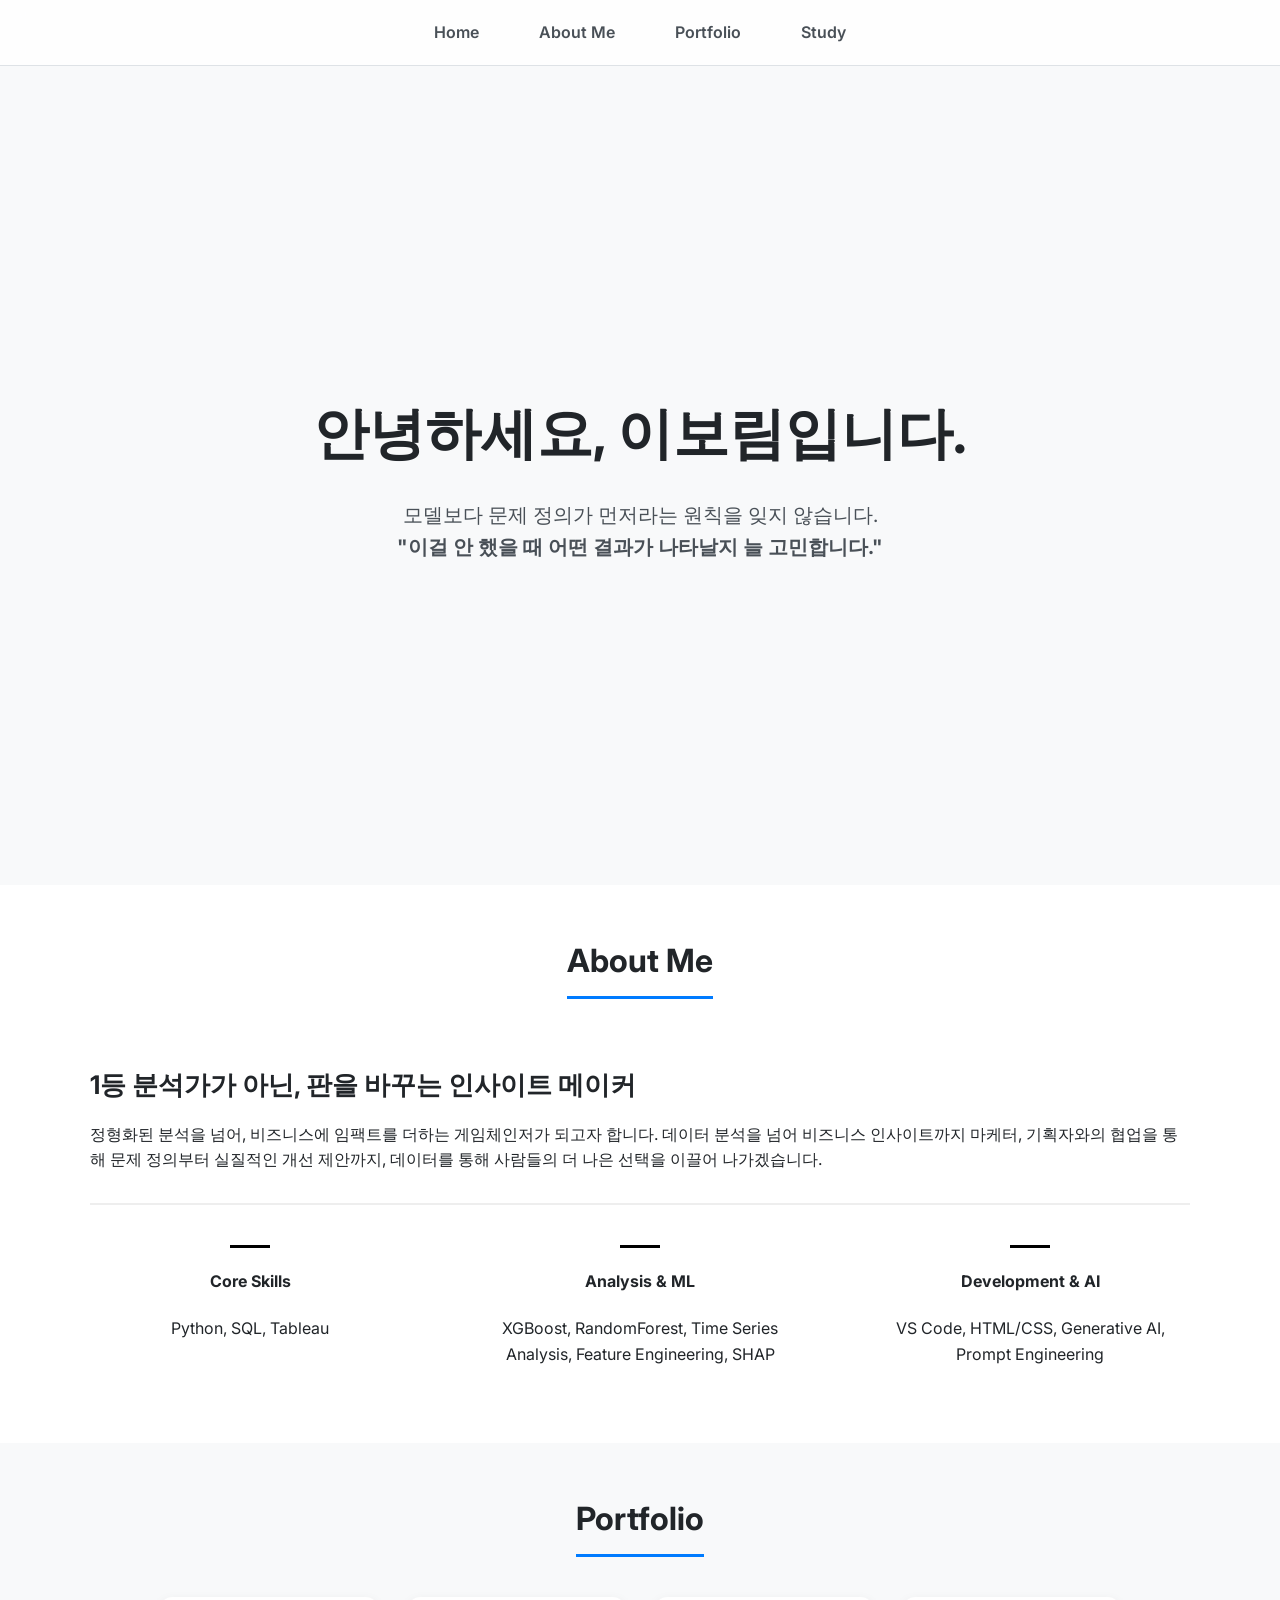
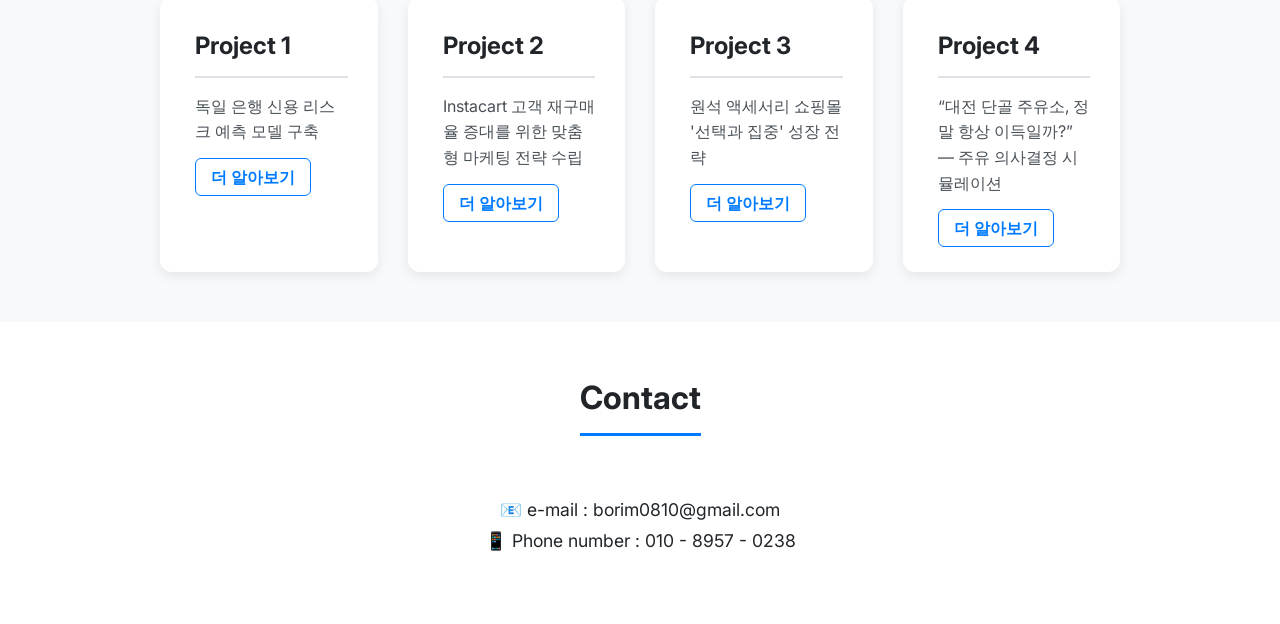
==== index.html @ 74f728d9 "Add Project 4 details to index.html" ====
<!DOCTYPE html>
<html lang="ko">
<head>
    <meta charset="UTF-8">
    <meta name="viewport" content="width=device-width, initial-scale=1.0">
    <title>Borim's Portfolio</title>
    <link rel="stylesheet" href="style.css">
</head>
<body>

    <header>
        <nav>
            <div class="hamburger-menu">
                <div class="line"></div>
                <div class="line"></div>
                <div class="line"></div>
            </div>
            <ul>
                <li><a href="#home">Home</a></li>
                <li><a href="#about">About Me</a></li>
                <li><a href="#projects">Portfolio</a></li>
                <li><a href="study.html">Study</a></li>
            </ul>
        </nav>
    </header>

    <main>
        <section id="home">
            <div class="section-inner">
                <h1>안녕하세요, 이보림입니다.</h1>
                <p class="hero-intro">모델보다 문제 정의가 먼저라는 원칙을 잊지 않습니다.<br><strong>"이걸 안 했을 때 어떤 결과가 나타날지 늘 고민합니다."</strong></p>
            </div>
        </section>

        <section id="about">
            <div class="section-inner">
                <h2>About Me</h2>
                <div class="about-content" style="text-align: left;">
                    <div class="about-keywords">
                        <h3><strong>1등 분석가가 아닌, 판을 바꾸는 인사이트 메이커</strong></h3>
                    </div>
                    <div class="about-summary">
                        <p>정형화된 분석을 넘어, 비즈니스에 임팩트를 더하는 게임체인저가 되고자 합니다. 데이터 분석을 넘어 비즈니스 인사이트까지 마케터, 기획자와의 협업을 통해 문제 정의부터 실질적인 개선 제안까지, 데이터를 통해 사람들의 더 나은 선택을 이끌어 나가겠습니다.</p>
                    </div>
                    <hr style="margin: 30px 0; border: 1px solid #eee;">
                    <div class="skills-container">
                        <div class="skill-category">
                            <div class="skill-underline"></div>
                            <h4>Core Skills</h4>
                            <p>Python, SQL, Tableau</p>
                        </div>
                        <div class="skill-category">
                            <div class="skill-underline"></div>
                            <h4>Analysis & ML</h4>
                            <p>XGBoost, RandomForest, Time Series Analysis, Feature Engineering, SHAP</p>
                        </div>
                        <div class="skill-category">
                            <div class="skill-underline"></div>
                            <h4>Development & AI</h4>
                            <p>VS Code, HTML/CSS, Generative AI, Prompt Engineering</p>
                        </div>
                    </div>
                </div>
            </div>
        </section>

        <section id="projects">
            <div class="section-inner">
                <h2>Portfolio</h2>
            <div class="project-container">
                <div class="project-card">
                    <h3>Project 1</h3>
                    <p>독일 은행 신용 리스크 예측 모델 구축</p>
                    <a href="portfolio.html#credit">더 알아보기</a>
                </div>
                <div class="project-card">
                    <h3>Project 2</h3>
                    <p>Instacart 고객 재구매율 증대를 위한 맞춤형 마케팅 전략 수립</p>
                    <a href="portfolio.html#instacart">더 알아보기</a>
                </div>
                <div class="project-card">
                    <h3>Project 3</h3>
                    <p>원석 액세서리 쇼핑몰 '선택과 집중' 성장 전략</p>
                    <a href="portfolio.html#jewelry">더 알아보기</a>
                </div>
                <div class="project-card">
                    <h3>Project 4</h3>
                    <p>“대전 단골 주유소, 정말 항상 이득일까?” — 주유 의사결정 시뮬레이션</p>
                    <a href="portfolio.html#gas_station">더 알아보기</a>
                </div>
            </div>
        </section>

        <section id="contact">
            <div class="section-inner">
                <h2>Contact</h2>
                <p>
                    📧 e-mail : borim0810@gmail.com <br>
                    📱 Phone number : 010 - 8957 - 0238
                </p>
            </div>
        </section>
    </main>

    <script>
        document.querySelector('.hamburger-menu').addEventListener('click', () => {
            document.querySelector('nav ul').classList.toggle('active');
        });
    </script>

</body>
</html>
---- style.css ----
@import url('https://fonts.googleapis.com/css2?family=Inter:wght@400;600;700&display=swap');

:root {
    --main-bg-color: #F8F9FA;
    --card-bg-color: #FFFFFF;
    --primary-text-color: #212529;
    --secondary-text-color: #495057;
    --accent-color: #007BFF;
    --accent-color-hover: #0056b3;
    --light-border-color: #DEE2E6;
    --card-shadow: 0 4px 12px rgba(0, 0, 0, 0.08);
}

html {
    scroll-behavior: smooth;
}

body {
    margin: 0;
    font-family: 'Inter', sans-serif;
    background-color: var(--main-bg-color);
    color: var(--primary-text-color);
    line-height: 1.6;
}

/* --- Header & Navigation --- */
header {
    position: fixed;
    top: 0;
    left: 0;
    width: 100%;
    background-color: rgba(255, 255, 255, 0.8);
    backdrop-filter: blur(12px);
    border-bottom: 1px solid var(--light-border-color);
    z-index: 1000;
    display: flex;
    justify-content: center;
    align-items: center;
    height: 65px;
    transition: box-shadow 0.3s ease;
}

nav {
    max-width: 1100px;
    margin: 0 auto;
    display: flex;
    justify-content: center;
    align-items: center;
    height: 100%;
}

nav ul {
    list-style: none;
    margin: 0;
    padding: 0;
    display: flex;
}

nav li {
    margin: 0 25px;
}

nav a {
    text-decoration: none;
    color: var(--secondary-text-color);
    font-size: 16px;
    font-weight: 600;
    padding: 22px 5px;
    position: relative;
    transition: color 0.3s ease;
}

nav a:hover {
    color: var(--accent-color);
}

nav a::after {
    content: '';
    position: absolute;
    width: 0%;
    height: 2px;
    background-color: var(--accent-color);
    bottom: 18px;
    left: 50%;
    transform: translateX(-50%);
    transition: width 0.4s cubic-bezier(0.25, 0.8, 0.25, 1);
}

nav a:hover::after {
    width: 100%;
}

.hamburger-menu {
    display: none; /* Hidden by default */
    cursor: pointer;
    padding: 15px;
    position: absolute;
    right: 20px;
    top: 50%;
    transform: translateY(-50%);
    z-index: 1001;
}

.hamburger-menu .line {
    width: 30px;
    height: 3px;
    background-color: var(--primary-text-color);
    margin: 6px 0;
    transition: 0.4s;
}

@media (max-width: 768px) {
    .hamburger-menu {
        display: block; /* Show hamburger menu */
    }

    nav ul.active {
        display: flex;
    }
}

/* --- Main Content & Sections --- */
main {
    width: 100%;
    padding-top: 50px;
}

section {
    display: flex;
    flex-direction: column;
    justify-content: center;
    align-items: center;
    padding: 50px 20px;
    box-sizing: border-box;
    text-align: center;
}

.section-inner {
    max-width: 1100px;
    margin: 0 auto;
    padding: 0 20px;
    text-align: center;
}

section h2 {
    font-size: 2rem;
    color: var(--primary-text-color);
    margin-top: 0;
    margin-bottom: 40px;
    border-bottom: 3px solid var(--accent-color);
    padding-bottom: 10px;
    display: inline-block;
}

/* --- Section Specific Backgrounds --- */
#home {
    background-color: var(--main-bg-color);
    min-height: calc(100vh - 65px);
    display: flex;
    align-items: center;
}

#about {
    background-color: var(--card-bg-color);
}

#projects {
    background-color: var(--main-bg-color);
}

#contact {
    background-color: var(--card-bg-color);
}

/* --- Hero Section (Home) --- */
#home h1 {
    font-size: 3.5rem;
    font-weight: 700;
    margin-bottom: 16px;
}

.hero-intro {
    font-size: 1.25rem;
    margin-bottom: 30px;
    color: var(--secondary-text-color);
}

/* --- About Me Section --- */
.about-keywords h3 {
    font-size: 1.6rem;
    font-weight: 700;
    margin-bottom: 10px;
}

.about-summary p {
    font-size: 1rem;
    line-height: 1.6;
}

.skills-container {
    display: flex;
    justify-content: space-between;
    gap: 30px;
    margin-top: 30px;
    text-align: center;
}

.skill-category {
    flex: 1;
    max-width: 300px;
    padding: 10px;
    position: relative;
}

.skill-underline {
    width: 40px;
    height: 3px;
    background-color: #000;
    margin: 0 auto 12px auto;
}

/* --- Projects Section --- */
#projects h2 {
    font-size: 2rem;
    color: var(--primary-text-color);
    margin-top: 0;
    margin-bottom: 40px;
    border-bottom: 3px solid var(--accent-color);
    padding-bottom: 10px;
    display: inline-block; /* 핵심 */
}

  .project-period {
    text-align: right;
  }

.project-container {
    display: flex;
    justify-content: center;
    gap: 30px;
    width: 960px; /* (300px card * 3) + (30px gap * 2) */
    margin: 0 auto;
}

.project-card {
    background-color: var(--card-bg-color);
    color: var(--primary-text-color);
    border-radius: 12px;
    padding: 30px;
    width: 300px;
    box-sizing: border-box;
    box-shadow: var(--card-shadow);
    transition: transform 0.3s ease, box-shadow 0.3s ease, border-left-color 0.3s ease;
    text-align: left;
    border-left: 5px solid transparent;
}

.project-card:hover {
    box-shadow: 0 8px 18px rgba(0,0,0,0.12);
    transform: translateY(-5px);
    border-left-color: var(--accent-color);
}

.project-card h3 {
    margin-top: 0;
    font-size: 1.5rem;
    color: var(--primary-text-color);
    border-bottom: 2px solid var(--light-border-color);
    padding-bottom: 10px;
    margin-bottom: 15px;
}

.project-card p {
    font-size: 1rem;
    margin-bottom: 20px;
    color: var(--secondary-text-color);
}

.project-card a {
    color: var(--accent-color);
    text-decoration: none;
    font-weight: 600;
    background-color: transparent;
    padding: 8px 15px;
    border-radius: 6px;
    transition: color 0.3s ease, background-color 0.3s ease;
    border: 1px solid var(--accent-color);
}

.project-card a:hover {
    background-color: var(--accent-color);
    color: white;
}


/* --- Contact Section --- */
#contact p {
    font-size: 1.1rem;
    line-height: 1.8;
}

/* --- Portfolio Page: List View --- */
.portfolio-grid {
    display: flex;
    flex-direction: column; /* 다시 수직 정렬로 변경 */
    gap: 40px;
    width: 1000px;
    margin: 0 auto;
    padding: 40px 20px;
}

.portfolio-item {
    background-color: var(--card-bg-color);
    border-radius: 12px;
    padding: 35px;
    box-shadow: var(--card-shadow);
    border-left: 5px solid var(--accent-color);
    transition: transform 0.3s ease, box-shadow 0.3s ease;
    display: flex;
    flex-direction: column;
    gap: 16px;
    /* height: 500px; */ /* 고정 높이 제거 */
}

.portfolio-item:hover {
    transform: translateY(-5px);
    box-shadow: 0 8px 18px rgba(0,0,0,0.12);
}

.portfolio-item-link {
    text-decoration: none;
    color: inherit;
}

.portfolio-item h2 {
    margin-top: 0;
    margin-bottom: 12px;
    font-size: 1.5rem; /* 크기 조정 */
    font-weight: 700;
    color: var(--primary-text-color);
    border-bottom: none; /* 상세 페이지와 달리 밑줄 제거 */
    padding-bottom: 0;
}

.portfolio-item p {
    line-height: 1.7;
    margin-bottom: 15px;
}

.portfolio-item .tech-tags {
    margin-top: auto; /* 기술 태그는 항상 아래에 위치 */
}

.read-more-link {
    text-align: right;
    margin-top: 20px;
}

.read-more-link a {
    color: var(--accent-color);
    text-decoration: none;
    font-weight: 600;
    transition: color 0.3s ease;
}

.read-more-link a:hover {
    color: var(--accent-color-hover);
    text-decoration: underline;
}

/* --- Project Detail Pages --- */
.project-detail-container {
    background-color: var(--card-bg-color);
    border-radius: 12px;
    padding: 40px;
    box-shadow: var(--card-shadow);
    text-align: left;
}

.project-detail-container h1 {
    font-size: 2.5rem;
    font-weight: 700;
    color: var(--primary-text-color);
    margin-bottom: 1.5rem;
    margin-top: 1rem;
    text-align: center;
}

.project-detail-container h2 {
    margin-top: 3rem;
    margin-bottom: 1rem;
    font-size: 2rem;
    font-weight: 700;
    color: var(--primary-text-color);
    border-bottom: 2px solid var(--accent-color);
    padding-bottom: 0.5rem;
}

.project-detail-container h3 {
    font-size: 1.5rem;
    font-weight: 700;
    color: var(--primary-text-color);
    margin-top: 2.5rem;
    margin-bottom: 1rem;
}

.project-detail-container p {
    margin-bottom: 15px;
    line-height: 1.8;
}

.project-detail-container strong {
    font-weight: 700;
}

.project-detail-container ul, .project-detail-container ol {
    margin-left: 1.5rem;
    margin-bottom: 1rem;
    padding-left: 1rem; /* 들여쓰기 추가 */
}

.project-detail-container ul {
    list-style-type: disc;
}

.project-detail-container ol {
    list-style-type: decimal;
}

.project-detail-container ul ul, .project-detail-container ol ol {
    margin-top: 0.5rem;
}

.project-detail-container li {
    margin-bottom: 0.75rem; /* 간격 조정 */
}

.tech-tag {
    display: inline-block;
    background-color: #e9ecef;
    color: var(--secondary-text-color);
    font-size: 0.85rem;
    font-weight: 600;
    padding: 5px 10px;
    border-radius: 20px;
    margin-right: 8px;
    margin-bottom: 8px;
}






/* --- Contact Section --- */
#contact {
    background-color: var(--card-bg-color);
}

#contact p {
    font-size: 1.1rem;
    line-height: 1.8;
}

/* --- Carousel Styles --- */
.carousel {
    position: relative;
    max-width: 800px;
    margin: 20px auto;
    overflow: hidden;
    border-radius: 12px;
    box-shadow: var(--card-shadow);
}

.carousel-inner {
    display: flex;
    transition: transform 0.5s ease-in-out;
}

.carousel-item {
    min-width: 100%;
    box-sizing: border-box;
}

.carousel-item img {
    width: 100%;
    display: block;
    border-radius: 12px;
}

.carousel-control {
    position: absolute;
    top: 50%;
    transform: translateY(-50%);
    background-color: rgba(0, 0, 0, 0.5);
    color: white;
    border: none;
    padding: 15px;
    cursor: pointer;
    border-radius: 50%;
    z-index: 100;
    font-size: 24px;
    line-height: 1;
}

.carousel-control.prev {
    left: 10px;
}

.carousel-control.next {
    right: 10px;
}

.carousel-control:hover {
    background-color: rgba(0, 0, 0, 0.8);
}

/* Modal for image enlargement */
.modal {
    display: none; /* Hidden by default */
    position: fixed; /* Stay in place */
    z-index: 2000; /* Sit on top */
    left: 0;
    top: 0;
    width: 100%; /* Full width */
    height: 100%; /* Full height */
    overflow: auto; /* Enable scroll if needed */
    background-color: rgba(0,0,0,0.9); /* Black w/ opacity */
    backdrop-filter: blur(5px); /* Blur effect for shadowing */
    -webkit-backdrop-filter: blur(5px); /* Safari support */
    align-items: center;
    justify-content: center;
}

.modal-content {
    margin: auto;
    display: block;
    width: 80%;
    max-width: 900px;
    box-shadow: 0 8px 16px rgba(0,0,0,0.4);
    border-radius: 8px;
    transition: transform 0.3s ease-out;
}

.modal-content, #caption {
    animation-name: zoom;
    animation-duration: 0.6s;
}

@keyframes zoom {
    from {transform: scale(0)}
    to {transform: scale(1)}
}

.close {
    position: absolute;
    top: 15px;
    right: 35px;
    color: #f1f1f1;
    font-size: 40px;
    font-weight: bold;
    transition: 0.3s;
}

.close:hover,
.close:focus {
    color: #bbb;
    text-decoration: none;
    cursor: pointer;
}

.prev-modal, .next-modal {
    cursor: pointer;
    position: absolute;
    top: 50%;
    width: auto;
    padding: 16px;
    margin-top: -50px;
    color: white;
    font-weight: bold;
    font-size: 20px;
    transition: 0.6s ease;
    border-radius: 0 3px 3px 0;
    user-select: none;
    -webkit-user-select: none;
}

.next-modal {
    right: 0;
    border-radius: 3px 0 0 3px;
}

.prev-modal {
    left: 0;
}

.prev-modal:hover, .next-modal:hover {
    background-color: rgba(0,0,0,0.8);
}

.sub-text {
    font-size: 0.85em;
    color: #545454;
}

/* Segment-specific styles moved from project-b.html */
.slide {
    width: 100%;
    position: relative;
    color: #212529;
    padding: 2rem 0;
}
.title {
    color: #007BFF;
    font-weight: 700;
    border-bottom: 2px solid #007BFF;
    padding-bottom: 8px;
    margin-bottom: 15px;
}
.segment-table {
    width: 100%;
    border-collapse: collapse;
}
.segment-table th, .segment-table td {
    border: 1px solid #DEE2E6;
    padding: 8px;
    font-size: 12px;
}
.segment-table th {
    background-color: #e6f2ff;
    text-align: center;
}
.concept-box {
    background-color: #f1f8ff;
    border-radius: 6px;
    padding: 10px;
    border: 1px solid #DEE2E6;
}
.warning {
    color: #0056b3;
    font-size: 14px;
}
.chart-container {
    position: relative;
    height: 160px; /* This will be overridden by flex-grow in HTML */
}
.section-heading {
    color: #007BFF;
    font-weight: 600;
    margin-bottom: 8px;
}

/* --- Slideshow Container (for project-c.html) --- */
.slideshow-container {
    position: relative;
    margin: auto;
}

.slideshow-container .prev, .slideshow-container .next {
    cursor: pointer;
    position: absolute;
    top: 50%;
    transform: translateY(-50%);
    background-color: rgba(0, 0, 0, 0.5);
    color: white;
    border: none;
    padding: 15px;
    border-radius: 50%;
    z-index: 100;
    font-size: 24px;
    line-height: 1;
    transition: background-color 0.3s ease;
}

.slideshow-container .next {
    right: 10px;
}

.slideshow-container .prev {
    left: 10px;
}

.slideshow-container .prev:hover, .slideshow-container .next:hover {
    background-color: rgba(0,0,0,0.8);
}

.fade {
  animation-name: fade;
  animation-duration: 1.5s;
}

@keyframes fade {
  from {opacity: .4}
  to {opacity: 1}}

  /* --- Content Pages (Portfolio, Study, etc.) --- */
.content-container {
    width: 100%;
    max-width: 1100px;
    margin: 0 auto;
    padding: 60px 20px;
}

.content-card {
    background-color: var(--card-bg-color);
    border-radius: 12px;
    padding: 40px;
    box-shadow: var(--card-shadow);
    text-align: left;
}

.content-card h1 {
    text-align: center;
    margin-bottom: 50px;
}

/* --- Study Page --- */
.study-grid {
    display: flex;
    flex-wrap: wrap;
    justify-content: center;
    gap: 30px;
    margin-top: 40px;
}

.study-item-link {
    text-decoration: none;
    color: inherit;
    flex: 1 1 300px;
    max-width: 340px;
    display: flex;
}

.study-item {
    background-color: var(--card-bg-color);
    border-radius: 12px;
    box-shadow: var(--card-shadow);
    overflow: hidden;
    transition: transform 0.3s ease, box-shadow 0.3s ease;
    display: flex;
    flex-direction: column;
    height: 100%; /* Make cards in the same row have the same height */
}

.study-item:hover {
    transform: translateY(-5px);
    box-shadow: 0 8px 18px rgba(0,0,0,0.12);
}

.study-thumbnail img {
    width: 100%;
    height: 200px; /* Fixed height for thumbnails */
    object-fit: cover; /* Ensure images cover the area without distortion */
    display: block;
}

.study-item-content {
    padding: 20px;
    display: flex;
    flex-direction: column;
    flex-grow: 1; /* Allow content to fill the remaining space */
}

.study-item-content h3 {
    margin-top: 0;
    font-size: 1.25rem;
    font-weight: 700;
    margin-bottom: 10px;
}

.study-item-content p {
    font-size: 0.95rem;
    line-height: 1.6;
    margin-bottom: 15px;
    flex-grow: 1;
}

.study-item-content .tech-tags {
    margin-top: auto; /* Push tags to the bottom */
}


.cta-button {
    display: inline-block;
    background-color: var(--accent-color);
    color: white;
    font-size: 1rem;
    font-weight: 600;
    text-decoration: none;
    padding: 10px 20px; /* 크기 살짝 줄임 */
    border-radius: 8px;
    transition: background-color 0.3s ease, transform 0.3s ease;
    box-shadow: 0 4px 10px rgba(0, 123, 255, 0.3);
    border: none; /* 윤곽선 제거 */
    outline: none; /* 포커스 시 윤곽선 제거 */
}

.cta-button:hover {
    background-color: var(--accent-color-hover);
    transform: translateY(-2px);
}

/* --- Article Image Styles --- */
.article-image {
    display: block;
    margin: 20px auto;
    max-width: 100%;
    max-height: 500px; /* Limit the visible height */
    width: auto; /* Maintain aspect ratio */
    box-shadow: 0 4px 8px rgba(0,0,0,0.1);
    border-radius: 8px;
    cursor: pointer; /* Change cursor to pointer on hover */
    transition: transform 0.3s ease, box-shadow 0.3s ease;
}

.article-image:hover {
    transform: scale(1.02); /* Slightly enlarge on hover */
    box-shadow: 0 8px 16px rgba(0,0,0,0.2); /* Enhance shadow on hover */
}

/* --- Tech Stack Table --- */
.tech-stack-table {
    width: 100%;
    border-collapse: collapse;
    margin-top: 2rem;
    box-shadow: var(--card-shadow);
    border-radius: 8px;
    overflow: hidden; /* To make border-radius work on table */
}

.tech-stack-table caption {
    text-align: left;
    font-size: 1.5rem;
    font-weight: 700;
    color: var(--primary-text-color);
    margin-bottom: 1rem;
    padding-left: 5px; /* Align with table content */
}

.tech-stack-table th,
.tech-stack-table td {
    padding: 12px 15px;
    border: 1px solid var(--light-border-color);
    text-align: left;
}

.tech-stack-table th {
    background-color: var(--main-bg-color);
    font-weight: 600;
    color: var(--primary-text-color);
}

.tech-stack-table td {
    color: var(--secondary-text-color);
}

.tech-stack-table tbody tr:nth-child(even) {
    background-color: #fdfdfd; /* A very light gray for alternating rows */
}

.tech-stack-table tbody tr:hover {
    background-color: #f1f3f5; /* A light hover effect */
}

/* --- Media Queries for Responsive Design --- */

@media (max-width: 1100px) {
    .project-container,
    .portfolio-grid {
        width: 100%;
        padding: 0 20px;
    }
}


@media (max-width: 768px) {
    nav ul {
        display: none; /* Hide navigation links */
        flex-direction: column;
        position: absolute;
        top: 65px;
        left: 0;
        width: 100%;
        background-color: white;
        box-shadow: 0 4px 12px rgba(0,0,0,0.1);
    }

    nav li {
        margin: 0;
        text-align: center;
        border-bottom: 1px solid var(--light-border-color);
    }

    nav a {
        padding: 15px;
        display: block;
    }

    #home h1 {
        font-size: 2.5rem;
    }

    .project-container,
    .skills-container,
    .study-grid {
        flex-direction: column;
        width: 100%;
    }

    .project-card,
    .skill-category {
        width: 100%;
        max-width: none;
    }

    .portfolio-grid {
        width: 100%;
    }
}

@media (max-width: 480px) {
    #home h1 {
        font-size: 2rem;
    }

    .hero-intro {
        font-size: 1rem;
    }

    section h2 {
        font-size: 1.8rem;
    }

    .project-card h3 {
        font-size: 1.3rem;
    }
}

.small-slide-img {
  width: 70%;          /* 크기 줄이기 */
  max-width: 500px;    /* 최대 크기 제한 */
  display: block;
  margin: 0 auto;
  cursor: zoom-in;
  box-shadow: 0 4px 8px rgba(0,0,0,0.2);
  transition: transform 0.3s ease;
}

.small-slide-img:hover {
  transform: scale(1.03);
}
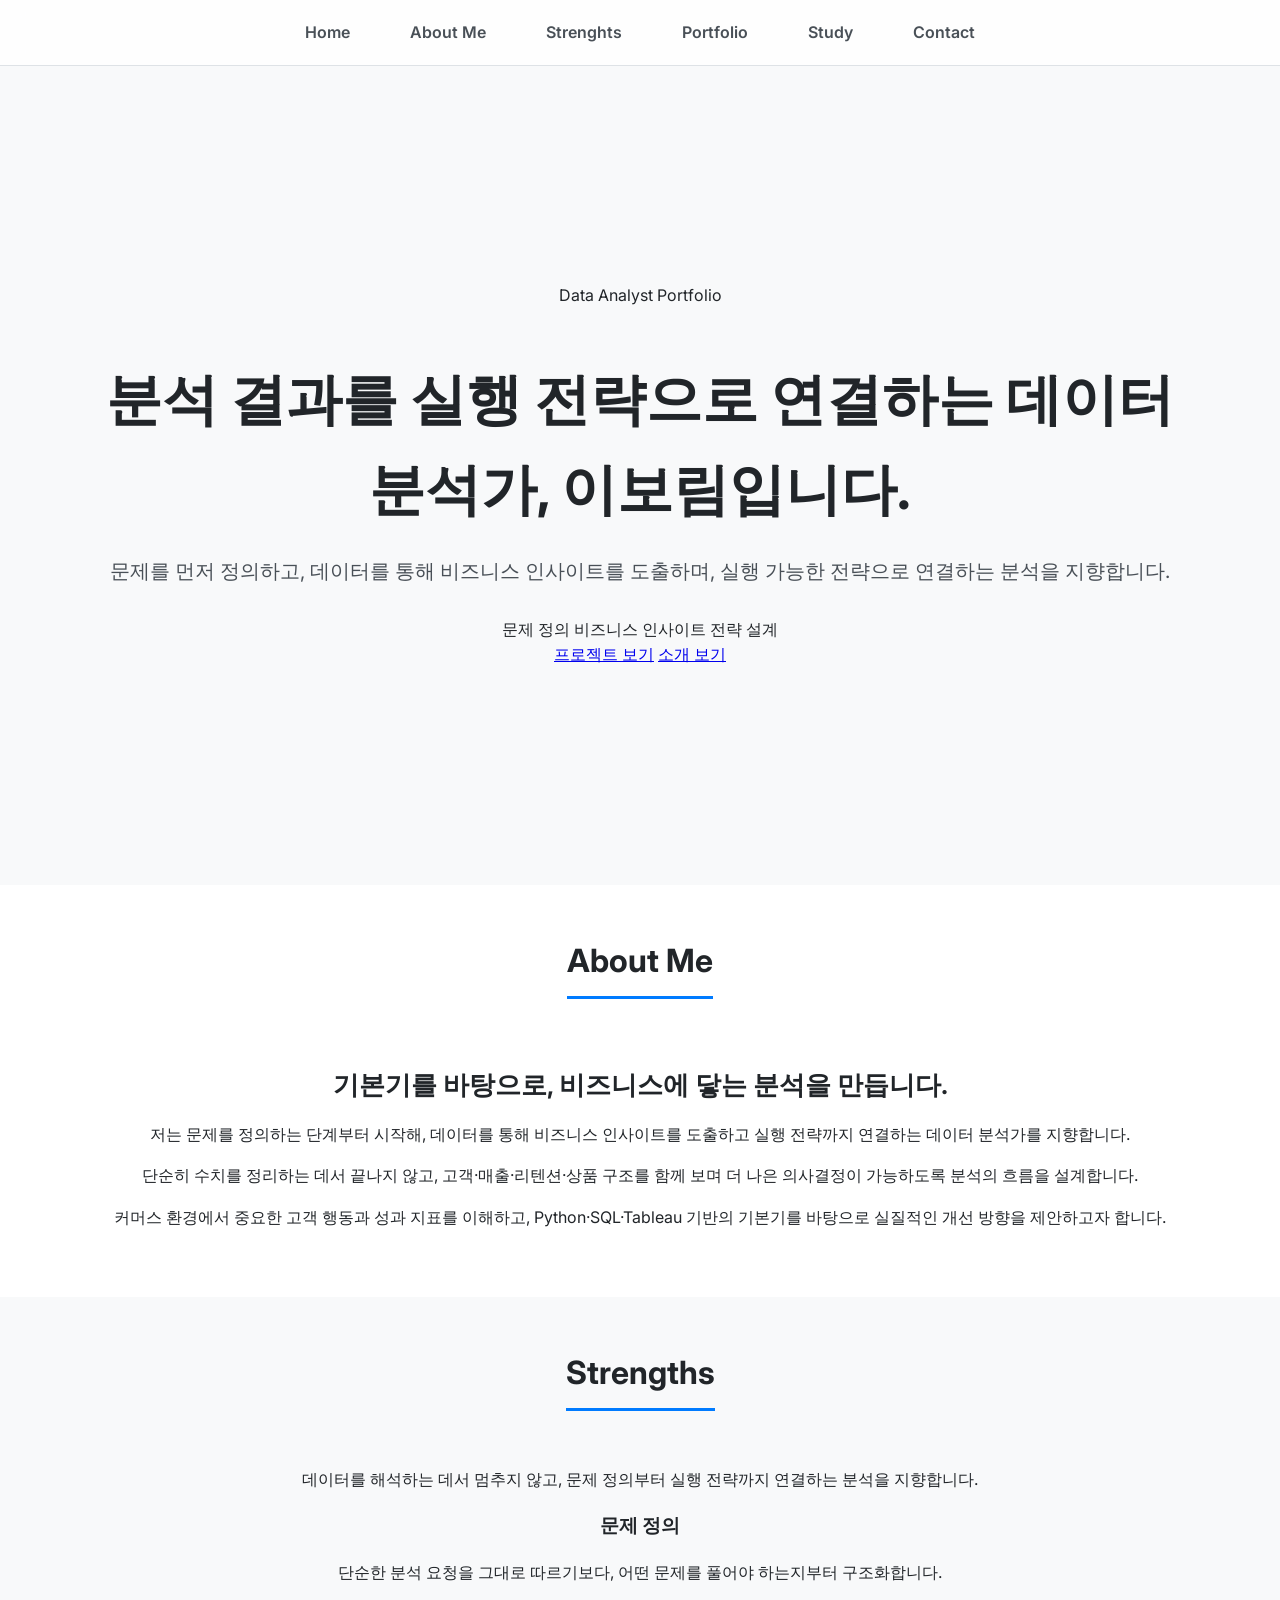
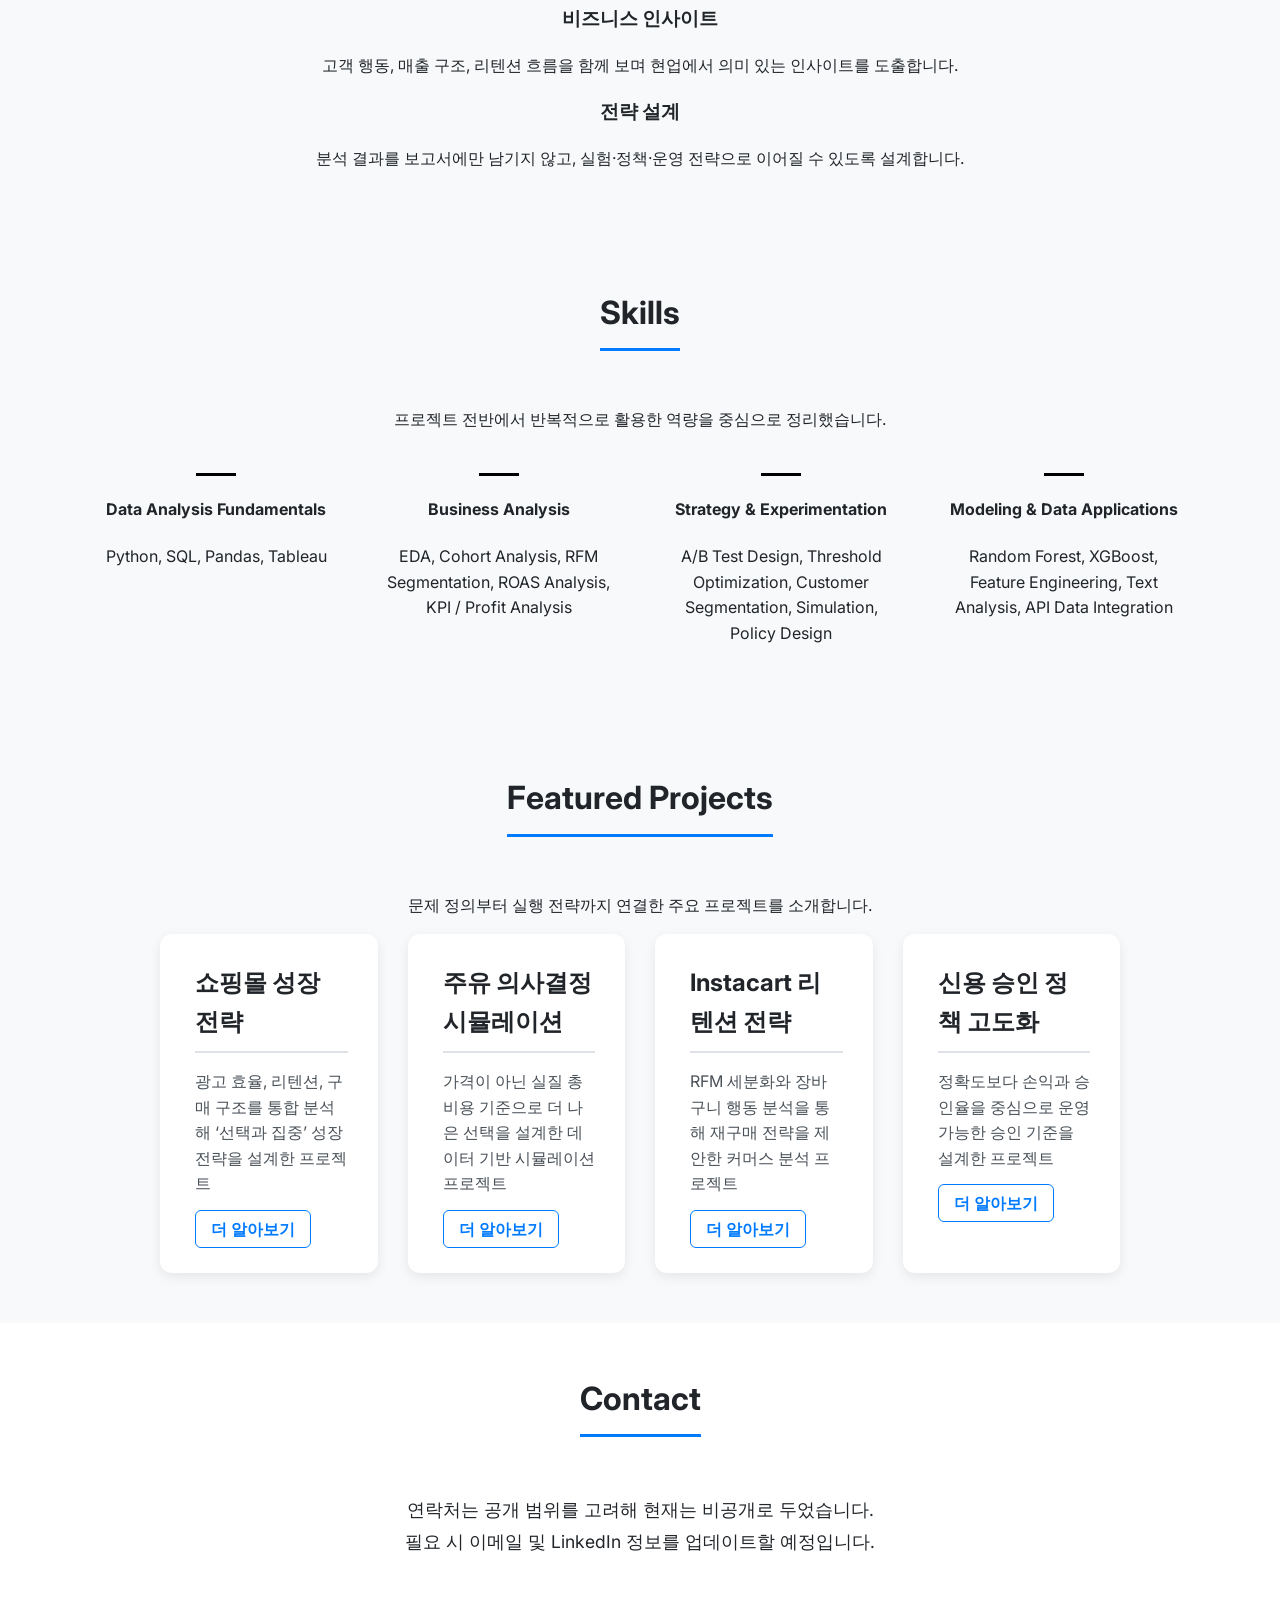
==== commit 0b754fe5: "Refactor HTML structure and update content" ====
--- a/index.html
+++ b/index.html
@@ -1,102 +1,209 @@
 <!DOCTYPE html>
 <html lang="ko">
 <head>
-    <meta charset="UTF-8">
-    <meta name="viewport" content="width=device-width, initial-scale=1.0">
+    <meta charset="UTF-8" />
+    <meta name="viewport" content="width=device-width, initial-scale=1.0" />
     <title>Borim's Portfolio</title>
-    <link rel="stylesheet" href="style.css">
+    <link rel="stylesheet" href="style.css" />
 </head>
 <body>
 
-    <header>
-        <nav>
-            <div class="hamburger-menu">
-                <div class="line"></div>
-                <div class="line"></div>
-                <div class="line"></div>
-            </div>
-            <ul>
-                <li><a href="#home">Home</a></li>
-                <li><a href="#about">About Me</a></li>
-                <li><a href="#projects">Portfolio</a></li>
-                <li><a href="study.html">Study</a></li>
-            </ul>
-        </nav>
-    </header>
+<header>
+  <nav>
+    <button class="hamburger-menu" aria-label="메뉴 열기">
+      <div class="line"></div>
+      <div class="line"></div>
+      <div class="line"></div>
+    </button>
+    <ul>
+      <li><a href="./index.html">Home</a></li>
+      <li><a href="./index.html#about">About Me</a></li>
+      <li><a href="./index.html#strengths">Strenghts</a></li>
+      <li><a href="./portfolio.html">Portfolio</a></li>
+      <li><a href="./study.html">Study</a></li>
+      <li><a href="./index.html#contact">Contact</a></li>
+    </ul>
+  </nav>
+</header>
 
     <main>
+        <!-- Hero -->
         <section id="home">
-            <div class="section-inner">
-                <h1>안녕하세요, 이보림입니다.</h1>
-                <p class="hero-intro">모델보다 문제 정의가 먼저라는 원칙을 잊지 않습니다.<br><strong>"이걸 안 했을 때 어떤 결과가 나타날지 늘 고민합니다."</strong></p>
-            </div>
-        </section>
-
+            <div class="section-inner hero-content">
+                <p class="hero-label">Data Analyst Portfolio</p>
+                <h1>분석 결과를 실행 전략으로 연결하는 데이터 분석가, 이보림입니다.</h1>
+                <p class="hero-intro">
+                    문제를 먼저 정의하고, 데이터를 통해 비즈니스 인사이트를 도출하며,
+                    실행 가능한 전략으로 연결하는 분석을 지향합니다.
+                </p>
+
+                <div class="hero-keywords">
+                    <span>문제 정의</span>
+                    <span>비즈니스 인사이트</span>
+                    <span>전략 설계</span>
+                </div>
+
+                <div class="hero-buttons">
+                    <a href="#projects" class="hero-btn primary">프로젝트 보기</a>
+                    <a href="#about" class="hero-btn secondary">소개 보기</a>
+                </div>
+            </div>
+        </section>
+
+        <!-- About -->
         <section id="about">
             <div class="section-inner">
                 <h2>About Me</h2>
-                <div class="about-content" style="text-align: left;">
+                <div class="about-content about-left">
                     <div class="about-keywords">
-                        <h3><strong>1등 분석가가 아닌, 판을 바꾸는 인사이트 메이커</strong></h3>
-                    </div>
+                        <h3><strong>기본기를 바탕으로, 비즈니스에 닿는 분석을 만듭니다.</strong></h3>
+                    </div>
+
                     <div class="about-summary">
-                        <p>정형화된 분석을 넘어, 비즈니스에 임팩트를 더하는 게임체인저가 되고자 합니다. 데이터 분석을 넘어 비즈니스 인사이트까지 마케터, 기획자와의 협업을 통해 문제 정의부터 실질적인 개선 제안까지, 데이터를 통해 사람들의 더 나은 선택을 이끌어 나가겠습니다.</p>
-                    </div>
-                    <hr style="margin: 30px 0; border: 1px solid #eee;">
-                    <div class="skills-container">
-                        <div class="skill-category">
-                            <div class="skill-underline"></div>
-                            <h4>Core Skills</h4>
-                            <p>Python, SQL, Tableau</p>
-                        </div>
-                        <div class="skill-category">
-                            <div class="skill-underline"></div>
-                            <h4>Analysis & ML</h4>
-                            <p>XGBoost, RandomForest, Time Series Analysis, Feature Engineering, SHAP</p>
-                        </div>
-                        <div class="skill-category">
-                            <div class="skill-underline"></div>
-                            <h4>Development & AI</h4>
-                            <p>VS Code, HTML/CSS, Generative AI, Prompt Engineering</p>
-                        </div>
-                    </div>
-                </div>
-            </div>
-        </section>
-
+                        <p>
+                            저는 문제를 정의하는 단계부터 시작해, 데이터를 통해 비즈니스 인사이트를 도출하고
+                            실행 전략까지 연결하는 데이터 분석가를 지향합니다.
+                        </p>
+                        <p>
+                            단순히 수치를 정리하는 데서 끝나지 않고, 고객·매출·리텐션·상품 구조를 함께 보며
+                            더 나은 의사결정이 가능하도록 분석의 흐름을 설계합니다.
+                        </p>
+                        <p>
+                            커머스 환경에서 중요한 고객 행동과 성과 지표를 이해하고,
+                            Python·SQL·Tableau 기반의 기본기를 바탕으로 실질적인 개선 방향을 제안하고자 합니다.
+                        </p>
+                    </div>
+                </div>
+            </div>
+        </section>
+
+        <!-- Strengths -->
+        <section id="strengths">
+            <div class="section-inner">
+                <h2>Strengths</h2>
+                <p class="section-description">
+                    데이터를 해석하는 데서 멈추지 않고, 문제 정의부터 실행 전략까지 연결하는 분석을 지향합니다.
+                </p>
+
+                <div class="strengths-container">
+                    <div class="strength-card">
+                        <h3>문제 정의</h3>
+                        <p>
+                            단순한 분석 요청을 그대로 따르기보다,
+                            어떤 문제를 풀어야 하는지부터 구조화합니다.
+                        </p>
+                    </div>
+
+                    <div class="strength-card">
+                        <h3>비즈니스 인사이트</h3>
+                        <p>
+                            고객 행동, 매출 구조, 리텐션 흐름을 함께 보며
+                            현업에서 의미 있는 인사이트를 도출합니다.
+                        </p>
+                    </div>
+
+                    <div class="strength-card">
+                        <h3>전략 설계</h3>
+                        <p>
+                            분석 결과를 보고서에만 남기지 않고,
+                            실험·정책·운영 전략으로 이어질 수 있도록 설계합니다.
+                        </p>
+                    </div>
+                </div>
+            </div>
+        </section>
+
+        <!-- Skills -->
+        <section id="skills">
+            <div class="section-inner">
+                <h2>Skills</h2>
+                <p class="section-description">
+                    프로젝트 전반에서 반복적으로 활용한 역량을 중심으로 정리했습니다.
+                </p>
+
+                <div class="skills-container">
+                    <div class="skill-category">
+                        <div class="skill-underline"></div>
+                        <h4>Data Analysis Fundamentals</h4>
+                        <p>Python, SQL, Pandas, Tableau</p>
+                    </div>
+
+                    <div class="skill-category">
+                        <div class="skill-underline"></div>
+                        <h4>Business Analysis</h4>
+                        <p>EDA, Cohort Analysis, RFM Segmentation, ROAS Analysis, KPI / Profit Analysis</p>
+                    </div>
+
+                    <div class="skill-category">
+                        <div class="skill-underline"></div>
+                        <h4>Strategy & Experimentation</h4>
+                        <p>A/B Test Design, Threshold Optimization, Customer Segmentation, Simulation, Policy Design</p>
+                    </div>
+
+                    <div class="skill-category">
+                        <div class="skill-underline"></div>
+                        <h4>Modeling & Data Applications</h4>
+                        <p>Random Forest, XGBoost, Feature Engineering, Text Analysis, API Data Integration</p>
+                    </div>
+                </div>
+            </div>
+        </section>
+
+        <!-- Projects -->
         <section id="projects">
             <div class="section-inner">
-                <h2>Portfolio</h2>
-            <div class="project-container">
-                <div class="project-card">
-                    <h3>Project 1</h3>
-                    <p>독일 은행 신용 리스크 예측 모델 구축</p>
-                    <a href="portfolio.html#credit">더 알아보기</a>
-                </div>
-                <div class="project-card">
-                    <h3>Project 2</h3>
-                    <p>Instacart 고객 재구매율 증대를 위한 맞춤형 마케팅 전략 수립</p>
-                    <a href="portfolio.html#instacart">더 알아보기</a>
-                </div>
-                <div class="project-card">
-                    <h3>Project 3</h3>
-                    <p>원석 액세서리 쇼핑몰 '선택과 집중' 성장 전략</p>
-                    <a href="portfolio.html#jewelry">더 알아보기</a>
-                </div>
-                <div class="project-card">
-                    <h3>Project 4</h3>
-                    <p>“대전 단골 주유소, 정말 항상 이득일까?” — 주유 의사결정 시뮬레이션</p>
-                    <a href="portfolio.html#gas_station">더 알아보기</a>
-                </div>
-            </div>
-        </section>
-
+                <h2>Featured Projects</h2>
+                <p class="section-description">
+                    문제 정의부터 실행 전략까지 연결한 주요 프로젝트를 소개합니다.
+                </p>
+
+                <div class="project-container">
+                    <div class="project-card">
+                        <h3>쇼핑몰 성장 전략</h3>
+                        <p>
+                            광고 효율, 리텐션, 구매 구조를 통합 분석해
+                            ‘선택과 집중’ 성장 전략을 설계한 프로젝트
+                        </p>
+                        <a href="portfolio.html#recommenz_growth">더 알아보기</a>
+                    </div>
+
+                    <div class="project-card">
+                        <h3>주유 의사결정 시뮬레이션</h3>
+                        <p>
+                            가격이 아닌 실질 총비용 기준으로
+                            더 나은 선택을 설계한 데이터 기반 시뮬레이션 프로젝트
+                        </p>
+                        <a href="portfolio.html#gas_station">더 알아보기</a>
+                    </div>
+
+                    <div class="project-card">
+                        <h3>Instacart 리텐션 전략</h3>
+                        <p>
+                            RFM 세분화와 장바구니 행동 분석을 통해
+                            재구매 전략을 제안한 커머스 분석 프로젝트
+                        </p>
+                        <a href="portfolio.html#instacart_project">더 알아보기</a>
+                    </div>
+
+                    <div class="project-card">
+                        <h3>신용 승인 정책 고도화</h3>
+                        <p>
+                            정확도보다 손익과 승인율을 중심으로
+                            운영 가능한 승인 기준을 설계한 프로젝트
+                        </p>
+                        <a href="portfolio.html#credit">더 알아보기</a>
+                    </div>
+                </div>
+            </div>
+        </section>
+
+        <!-- Contact -->
         <section id="contact">
             <div class="section-inner">
                 <h2>Contact</h2>
-                <p>
-                    📧 e-mail : borim0810@gmail.com <br>
-                    📱 Phone number : 010 - 8957 - 0238
+                <p class="contact-note">
+                    연락처는 공개 범위를 고려해 현재는 비공개로 두었습니다.<br />
+                    필요 시 이메일 및 LinkedIn 정보를 업데이트할 예정입니다.
                 </p>
             </div>
         </section>
